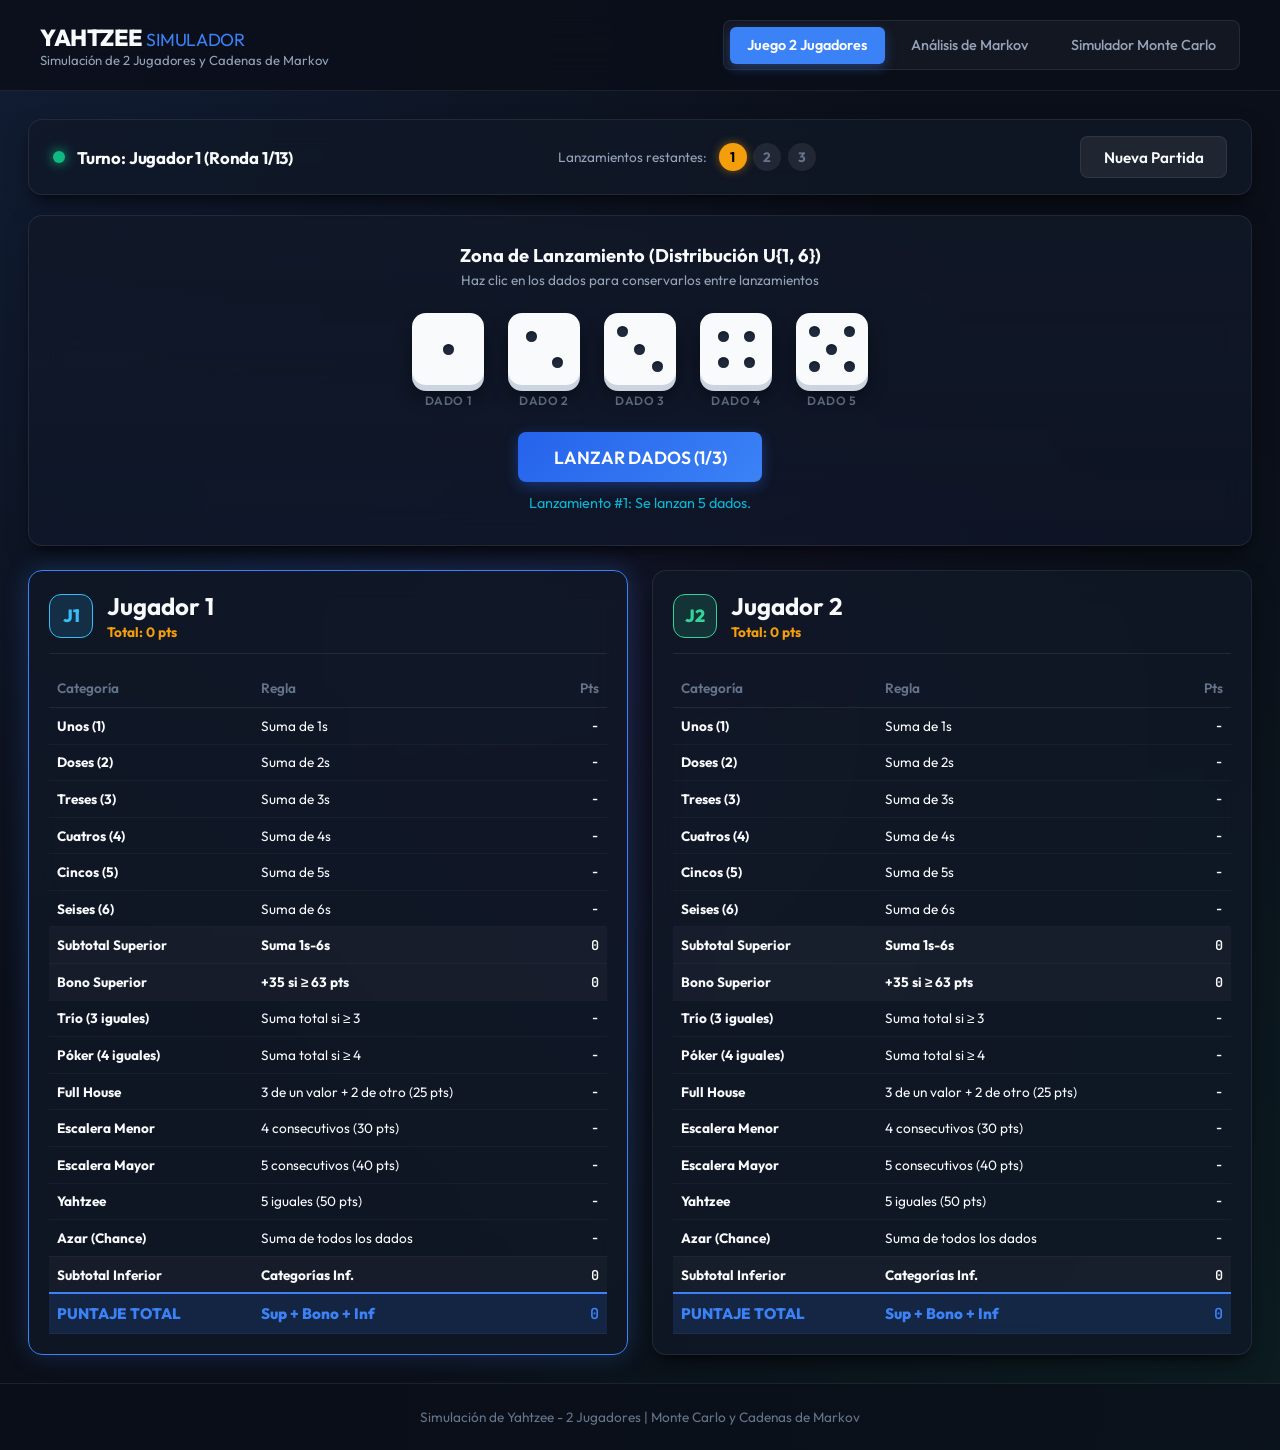
==== web/index.html @ 4d607be9 "Entrega Actividad 2 - Simulacion Yahtzee Markov y Montecarlo" ====
<!DOCTYPE html>
<html lang="es">
<head>
  <meta charset="UTF-8">
  <meta name="viewport" content="width=device-width, initial-scale=1.0">
  <title>Simulador de Yahtzee - 2 Jugadores</title>
  <link rel="preconnect" href="https://fonts.googleapis.com">
  <link rel="preconnect" href="https://fonts.gstatic.com" crossorigin>
  <link href="https://fonts.googleapis.com/css2?family=Outfit:wght@400;600;700&family=JetBrains+Mono:wght@400;600&display=swap" rel="stylesheet">
  <link rel="stylesheet" href="style.css">
</head>
<body>
  <header class="app-header">
    <div class="logo-group">
      <div>
        <h1>YAHTZEE <span>SIMULADOR</span></h1>
        <p class="subtitle">Simulación de 2 Jugadores y Cadenas de Markov</p>
      </div>
    </div>
    <div class="header-actions">
      <button id="btn-tab-game" class="nav-tab active">Juego 2 Jugadores</button>
      <button id="btn-tab-markov" class="nav-tab">Análisis de Markov</button>
      <button id="btn-tab-mc" class="nav-tab">Simulador Monte Carlo</button>
    </div>
  </header>

  <main class="main-container">
    <!-- TAB 1: JUEGO -->
    <section id="section-game" class="tab-content active">
      <div class="game-status-bar glass-panel">
        <div class="current-turn-badge" id="current-turn-indicator">
          <span class="pulse-dot"></span>
          <span id="turn-text">Turno: Jugador 1 (Ronda 1/13)</span>
        </div>
        <div class="roll-tracker">
          <span class="roll-label">Lanzamientos restantes:</span>
          <div class="roll-pills">
            <span class="pill" id="pill-1">1</span>
            <span class="pill" id="pill-2">2</span>
            <span class="pill" id="pill-3">3</span>
          </div>
        </div>
        <div class="game-controls">
          <button id="btn-new-game" class="btn btn-secondary">Nueva Partida</button>
        </div>
      </div>

      <div class="dice-arena glass-panel">
        <div class="arena-header">
          <h3>Zona de Lanzamiento (Distribución U{1, 6})</h3>
          <p class="arena-hint">Haz clic en los dados para conservarlos entre lanzamientos</p>
        </div>

        <div class="dice-container" id="dice-container">
          <div class="dice-slot" data-index="0">
            <div class="die face-1" id="die-0">
              <span class="pip"></span>
            </div>
            <span class="die-label">Dado 1</span>
          </div>
          <div class="dice-slot" data-index="1">
            <div class="die face-2" id="die-1">
              <span class="pip"></span><span class="pip"></span>
            </div>
            <span class="die-label">Dado 2</span>
          </div>
          <div class="dice-slot" data-index="2">
            <div class="die face-3" id="die-2">
              <span class="pip"></span><span class="pip"></span><span class="pip"></span>
            </div>
            <span class="die-label">Dado 3</span>
          </div>
          <div class="dice-slot" data-index="3">
            <div class="die face-4" id="die-3">
              <span class="pip"></span><span class="pip"></span><span class="pip"></span><span class="pip"></span>
            </div>
            <span class="die-label">Dado 4</span>
          </div>
          <div class="dice-slot" data-index="4">
            <div class="die face-5" id="die-4">
              <span class="pip"></span><span class="pip"></span><span class="pip"></span><span class="pip"></span><span class="pip"></span>
            </div>
            <span class="die-label">Dado 5</span>
          </div>
        </div>

        <div class="arena-footer">
          <button id="btn-roll" class="btn btn-primary pulse-btn">LANZAR DADOS</button>
          <div id="roll-message" class="roll-message">Presiona 'Lanzar Dados' para iniciar el turno</div>
        </div>
      </div>

      <div class="scorecards-grid">
        <div class="scorecard-card glass-panel" id="card-p1">
          <div class="player-header p1-header">
            <div class="player-avatar">J1</div>
            <div>
              <h2 id="p1-name">Jugador 1</h2>
              <span class="score-badge" id="p1-total-badge">Total: 0 pts</span>
            </div>
          </div>
          <div class="scorecard-table-wrapper">
            <table class="scorecard-table" id="table-p1">
              <thead>
                <tr>
                  <th>Categoría</th>
                  <th>Regla</th>
                  <th>Pts</th>
                </tr>
              </thead>
              <tbody></tbody>
            </table>
          </div>
        </div>

        <div class="scorecard-card glass-panel" id="card-p2">
          <div class="player-header p2-header">
            <div class="player-avatar">J2</div>
            <div>
              <h2 id="p2-name">Jugador 2</h2>
              <span class="score-badge" id="p2-total-badge">Total: 0 pts</span>
            </div>
          </div>
          <div class="scorecard-table-wrapper">
            <table class="scorecard-table" id="table-p2">
              <thead>
                <tr>
                  <th>Categoría</th>
                  <th>Regla</th>
                  <th>Pts</th>
                </tr>
              </thead>
              <tbody></tbody>
            </table>
          </div>
        </div>
      </div>
    </section>

    <!-- TAB 2: MARKOV -->
    <section id="section-markov" class="tab-content">
      <div class="glass-panel markov-container">
        <h2>Justificación Teórica: Cadenas de Markov (DTMC)</h2>
        <p class="section-intro">
          El proceso de relanzar dados buscando una combinación específica como Yahtzee
          cumple la propiedad de Markov: la distribución de probabilidad en el tiro siguiente
          depende únicamente del estado actual (dados retenidos), y no de los lanzamientos previos.
        </p>

        <div class="markov-cards-grid">
          <div class="markov-card">
            <h3>Espacio de Estados S</h3>
            <ul class="state-list">
              <li><span class="state-chip s1">E1</span> <strong>1 dado:</strong> Todos diferentes (se relanzan 4 dados).</li>
              <li><span class="state-chip s2">E2</span> <strong>2 dados:</strong> Pareja (se relanzan 3 dados).</li>
              <li><span class="state-chip s3">E3</span> <strong>3 dados:</strong> Trío (se relanzan 2 dados).</li>
              <li><span class="state-chip s4">E4</span> <strong>4 dados:</strong> Póker (se relanza 1 dado).</li>
              <li><span class="state-chip s5">E5</span> <strong>5 dados:</strong> Yahtzee (Estado absorbente).</li>
            </ul>
          </div>

          <div class="markov-card">
            <h3>Probabilidad por Lanzamiento</h3>
            <div class="prob-step-bars">
              <div class="prob-step">
                <span class="step-label">Tiro 1:</span>
                <div class="progress-track"><div class="progress-fill" style="width: 1.5%;"></div></div>
                <span class="step-val">0.077%</span>
              </div>
              <div class="prob-step">
                <span class="step-label">Tiro 2:</span>
                <div class="progress-track"><div class="progress-fill" style="width: 26%;"></div></div>
                <span class="step-val">1.312%</span>
              </div>
              <div class="prob-step">
                <span class="step-label">Tiro 3:</span>
                <div class="progress-track"><div class="progress-fill" style="width: 95%;"></div></div>
                <span class="step-val">4.726%</span>
              </div>
            </div>
            <p class="prob-note">La retención selectiva incrementa la probabilidad de éxito en cada etapa.</p>
          </div>
        </div>

        <div class="matrix-table-wrapper">
          <h3>Matriz de Transición P</h3>
          <table class="matrix-table">
            <thead>
              <tr>
                <th>Estado Actual \ Siguiente</th>
                <th>E1</th>
                <th>E2</th>
                <th>E3</th>
                <th>E4</th>
                <th>E5</th>
              </tr>
            </thead>
            <tbody>
              <tr><td><strong>E1</strong></td><td>0.2222</td><td>0.4630</td><td>0.2315</td><td>0.0772</td><td class="target-cell">0.0062</td></tr>
              <tr><td><strong>E2</strong></td><td>0.0000</td><td>0.5787</td><td>0.3472</td><td>0.0694</td><td class="target-cell">0.0046</td></tr>
              <tr><td><strong>E3</strong></td><td>0.0000</td><td>0.0000</td><td>0.6944</td><td>0.2778</td><td class="target-cell">0.0278</td></tr>
              <tr><td><strong>E4</strong></td><td>0.0000</td><td>0.0000</td><td>0.0000</td><td>0.8333</td><td class="target-cell">0.1667</td></tr>
              <tr class="absorb-row"><td><strong>E5</strong></td><td>0.0000</td><td>0.0000</td><td>0.0000</td><td>0.0000</td><td class="absorb-cell">1.0000</td></tr>
            </tbody>
          </table>
        </div>
      </div>
    </section>

    <!-- TAB 3: MONTE CARLO -->
    <section id="section-mc" class="tab-content">
      <div class="glass-panel mc-container">
        <h2>Simulador Monte Carlo</h2>
        <p class="section-intro">Simulación de partidas simultáneas para observar la convergencia estadística de los puntajes y victorias.</p>

        <div class="mc-dashboard">
          <div class="mc-config-panel">
            <label for="mc-runs-input">Número de partidas:</label>
            <div class="input-action-row">
              <select id="mc-runs-input" class="select-input">
                <option value="500">500 partidas</option>
                <option value="2000" selected>2,000 partidas</option>
                <option value="5000">5,000 partidas</option>
              </select>
              <button id="btn-run-sim" class="btn btn-primary">Ejecutar Simulación</button>
            </div>
            <div id="sim-progress-bar" class="sim-progress-wrapper" style="display: none;">
              <div class="sim-progress-track"><div id="sim-progress-fill" class="sim-progress-fill"></div></div>
              <span id="sim-progress-text">Simulando...</span>
            </div>
          </div>

          <div class="mc-results-grid">
            <div class="metric-card">
              <span class="metric-title">Puntaje Medio J1</span>
              <span class="metric-value" id="res-mean-j1">--</span>
              <span class="metric-desc">Desv. Est: <strong id="res-std-j1">--</strong></span>
            </div>
            <div class="metric-card">
              <span class="metric-title">Puntaje Medio J2</span>
              <span class="metric-value" id="res-mean-j2">--</span>
              <span class="metric-desc">Desv. Est: <strong id="res-std-j2">--</strong></span>
            </div>
            <div class="metric-card">
              <span class="metric-title">Tasa de Victorias</span>
              <span class="metric-value" id="res-winrates">-- / --</span>
              <span class="metric-desc">J1 vs J2</span>
            </div>
            <div class="metric-card">
              <span class="metric-title">Tasa de Éxito Yahtzee</span>
              <span class="metric-value" id="res-yahtzee-rate">--</span>
              <span class="metric-desc">Frecuencia por partida</span>
            </div>
          </div>
        </div>
      </div>
    </section>
  </main>

  <!-- Modal -->
  <div id="game-over-modal" class="modal-backdrop" style="display: none;">
    <div class="modal-dialog glass-panel">
      <h2 id="modal-winner-title">Fin de la Partida</h2>
      <p id="modal-winner-desc">Resultado final</p>
      <div class="modal-scores">
        <div class="modal-score-box">
          <span class="player-lbl" id="modal-p1-label">Jugador 1</span>
          <span class="score-lbl" id="modal-p1-score">0</span>
        </div>
        <div class="vs-divider">VS</div>
        <div class="modal-score-box">
          <span class="player-lbl" id="modal-p2-label">Jugador 2</span>
          <span class="score-lbl" id="modal-p2-score">0</span>
        </div>
      </div>
      <button id="btn-modal-restart" class="btn btn-primary">Nueva Partida</button>
    </div>
  </div>

  <footer class="app-footer">
    <p>Simulación de Yahtzee - 2 Jugadores | Monte Carlo y Cadenas de Markov</p>
  </footer>

  <script src="app.js"></script>
</body>
</html>
---- web/style.css ----
:root {
  --bg-deep: #0b0f19;
  --bg-surface: #111827;
  --panel-bg: rgba(17, 24, 39, 0.75);
  --panel-border: rgba(255, 255, 255, 0.08);
  --panel-glow: rgba(59, 130, 246, 0.15);

  --primary: #3b82f6;
  --primary-hover: #2563eb;
  --accent-cyan: #06b6d4;
  --accent-emerald: #10b981;
  --accent-amber: #f59e0b;
  --accent-purple: #8b5cf6;
  --accent-rose: #f43f5e;

  --p1-color: #38bdf8;
  --p1-bg: rgba(56, 189, 248, 0.15);
  --p2-color: #34d399;
  --p2-bg: rgba(52, 211, 153, 0.15);

  --text-main: #f8fafc;
  --text-muted: #94a3b8;
  --text-sub: #64748b;

  --radius-sm: 8px;
  --radius-md: 14px;
  --radius-lg: 20px;
  --shadow-main: 0 10px 25px -5px rgba(0, 0, 0, 0.5), 0 8px 10px -6px rgba(0, 0, 0, 0.5);
  --shadow-glow: 0 0 20px rgba(59, 130, 246, 0.3);

  --transition-fast: 0.18s cubic-bezier(0.4, 0, 0.2, 1);
  --transition-smooth: 0.3s cubic-bezier(0.4, 0, 0.2, 1);
}

* {
  margin: 0;
  padding: 0;
  box-sizing: border-box;
}

body {
  font-family: 'Outfit', -apple-system, BlinkMacSystemFont, sans-serif;
  background-color: var(--bg-deep);
  background-image: 
    radial-gradient(at 0% 0%, rgba(59, 130, 246, 0.12) 0px, transparent 50%),
    radial-gradient(at 100% 100%, rgba(16, 185, 129, 0.08) 0px, transparent 50%),
    radial-gradient(at 50% 50%, rgba(139, 92, 246, 0.06) 0px, transparent 60%);
  color: var(--text-main);
  min-height: 100vh;
  display: flex;
  flex-direction: column;
  overflow-x: hidden;
}

/* Glassmorphism Panel */
.glass-panel {
  background: var(--panel-bg);
  backdrop-filter: blur(16px);
  -webkit-backdrop-filter: blur(16px);
  border: 1px solid var(--panel-border);
  border-radius: var(--radius-md);
  box-shadow: var(--shadow-main);
}

/* Header */
.app-header {
  display: flex;
  justify-content: space-between;
  align-items: center;
  padding: 1.25rem 2.5rem;
  background: rgba(11, 15, 25, 0.85);
  backdrop-filter: blur(20px);
  border-bottom: 1px solid var(--panel-border);
  position: sticky;
  top: 0;
  z-index: 50;
}

.logo-group {
  display: flex;
  align-items: center;
  gap: 1rem;
}

.dice-icon {
  font-size: 2.2rem;
  background: linear-gradient(135deg, #3b82f6, #8b5cf6);
  -webkit-background-clip: text;
  background-clip: text;
  filter: drop-shadow(0 0 10px rgba(59, 130, 246, 0.5));
}

.app-header h1 {
  font-size: 1.45rem;
  font-weight: 800;
  letter-spacing: -0.02em;
}

.app-header h1 span {
  color: var(--primary);
  font-weight: 400;
  font-size: 1.1rem;
}

.subtitle {
  font-size: 0.82rem;
  color: var(--text-muted);
}

.header-actions {
  display: flex;
  gap: 0.5rem;
  background: rgba(255, 255, 255, 0.04);
  padding: 0.35rem;
  border-radius: var(--radius-sm);
  border: 1px solid var(--panel-border);
}

.nav-tab {
  background: transparent;
  color: var(--text-muted);
  border: none;
  padding: 0.6rem 1.1rem;
  font-family: inherit;
  font-weight: 500;
  font-size: 0.9rem;
  border-radius: 6px;
  cursor: pointer;
  transition: var(--transition-fast);
}

.nav-tab:hover {
  color: var(--text-main);
  background: rgba(255, 255, 255, 0.05);
}

.nav-tab.active {
  background: var(--primary);
  color: #fff;
  font-weight: 600;
  box-shadow: 0 4px 12px rgba(59, 130, 246, 0.35);
}

/* Main Layout */
.main-container {
  max-width: 1300px;
  width: 100%;
  margin: 0 auto;
  padding: 1.75rem;
  flex: 1;
}

.tab-content {
  display: none;
}

.tab-content.active {
  display: block;
  animation: fadeIn 0.3s ease-out;
}

@keyframes fadeIn {
  from { opacity: 0; transform: translateY(6px); }
  to { opacity: 1; transform: translateY(0); }
}

/* Status Bar */
.game-status-bar {
  display: flex;
  justify-content: space-between;
  align-items: center;
  padding: 1rem 1.5rem;
  margin-bottom: 1.25rem;
}

.current-turn-badge {
  display: flex;
  align-items: center;
  gap: 0.75rem;
  font-size: 1.05rem;
  font-weight: 700;
  letter-spacing: -0.01em;
}

.pulse-dot {
  width: 12px;
  height: 12px;
  background: var(--accent-emerald);
  border-radius: 50%;
  box-shadow: 0 0 12px var(--accent-emerald);
  animation: pulseAnimation 1.8s infinite;
}

@keyframes pulseAnimation {
  0% { transform: scale(0.9); opacity: 0.8; }
  50% { transform: scale(1.3); opacity: 1; }
  100% { transform: scale(0.9); opacity: 0.8; }
}

.roll-tracker {
  display: flex;
  align-items: center;
  gap: 0.75rem;
}

.roll-label {
  font-size: 0.85rem;
  color: var(--text-muted);
}

.roll-pills {
  display: flex;
  gap: 0.4rem;
}

.pill {
  width: 28px;
  height: 28px;
  display: flex;
  align-items: center;
  justify-content: center;
  border-radius: 50%;
  font-size: 0.85rem;
  font-weight: 700;
  background: rgba(255, 255, 255, 0.08);
  color: var(--text-sub);
  transition: var(--transition-fast);
}

.pill.active {
  background: var(--accent-amber);
  color: #000;
  box-shadow: 0 0 10px rgba(245, 158, 11, 0.5);
}

.pill.used {
  background: rgba(255, 255, 255, 0.02);
  color: #334155;
  text-decoration: line-through;
}

/* Buttons */
.btn {
  font-family: inherit;
  font-size: 0.95rem;
  font-weight: 600;
  padding: 0.65rem 1.4rem;
  border-radius: var(--radius-sm);
  border: none;
  cursor: pointer;
  display: inline-flex;
  align-items: center;
  justify-content: center;
  gap: 0.5rem;
  transition: var(--transition-fast);
}

.btn-primary {
  background: linear-gradient(135deg, #2563eb, #3b82f6);
  color: #fff;
  box-shadow: 0 4px 14px rgba(37, 99, 235, 0.4);
}

.btn-primary:hover {
  background: linear-gradient(135deg, #1d4ed8, #2563eb);
  box-shadow: 0 6px 20px rgba(37, 99, 235, 0.5);
  transform: translateY(-1px);
}

.btn-secondary {
  background: rgba(255, 255, 255, 0.07);
  color: var(--text-main);
  border: 1px solid var(--panel-border);
}

.btn-secondary:hover {
  background: rgba(255, 255, 255, 0.12);
}

/* Dice Arena */
.dice-arena {
  padding: 1.75rem;
  margin-bottom: 1.5rem;
  text-align: center;
  position: relative;
  background: linear-gradient(180deg, rgba(17, 24, 39, 0.85) 0%, rgba(15, 23, 42, 0.7) 100%);
}

.arena-header h3 {
  font-size: 1.15rem;
  font-weight: 700;
  margin-bottom: 0.25rem;
}

.arena-hint {
  font-size: 0.85rem;
  color: var(--text-muted);
  margin-bottom: 1.5rem;
}

.dice-container {
  display: flex;
  justify-content: center;
  gap: 1.5rem;
  flex-wrap: wrap;
  margin-bottom: 1.5rem;
}

.dice-slot {
  display: flex;
  flex-direction: column;
  align-items: center;
  gap: 0.5rem;
  cursor: pointer;
  user-select: none;
}

.die-label {
  font-size: 0.75rem;
  font-weight: 600;
  color: var(--text-sub);
  text-transform: uppercase;
  letter-spacing: 0.05em;
  transition: var(--transition-fast);
}

/* Die Visual 2D/3D Style */
.die {
  width: 72px;
  height: 72px;
  background: #f8fafc;
  border-radius: 14px;
  box-shadow: 
    0 6px 0 #cbd5e1,
    0 12px 18px rgba(0, 0, 0, 0.4);
  display: grid;
  padding: 10px;
  transition: transform 0.2s cubic-bezier(0.175, 0.885, 0.32, 1.275), box-shadow 0.2s ease;
  position: relative;
}

.die:hover {
  transform: translateY(-4px);
  box-shadow: 
    0 10px 0 #cbd5e1,
    0 16px 24px rgba(0, 0, 0, 0.45);
}

.dice-slot.held .die {
  background: #fef08a;
  border: 2px solid #eab308;
  box-shadow: 
    0 4px 0 #ca8a04,
    0 0 20px rgba(234, 179, 8, 0.45);
  transform: translateY(-2px);
}

.dice-slot.held .die-label {
  color: #facc15;
}

.pip {
  display: block;
  width: 11px;
  height: 11px;
  background-color: #1e293b;
  border-radius: 50%;
  box-shadow: inset 0 2px 2px rgba(0, 0, 0, 0.3);
  align-self: center;
  justify-self: center;
}

.dice-slot.held .pip {
  background-color: #713f12;
}

/* Pips Alignment per Face */
.die.face-1 { display: flex; align-items: center; justify-content: center; }

.die.face-2 {
  display: grid;
  grid-template-columns: 1fr 1fr;
  grid-template-rows: 1fr 1fr;
}
.die.face-2 .pip:nth-child(2) { grid-column: 2; grid-row: 2; }

.die.face-3 {
  display: grid;
  grid-template-columns: 1fr 1fr 1fr;
  grid-template-rows: 1fr 1fr 1fr;
}
.die.face-3 .pip:nth-child(1) { grid-column: 1; grid-row: 1; }
.die.face-3 .pip:nth-child(2) { grid-column: 2; grid-row: 2; }
.die.face-3 .pip:nth-child(3) { grid-column: 3; grid-row: 3; }

.die.face-4 {
  display: grid;
  grid-template-columns: 1fr 1fr;
  grid-template-rows: 1fr 1fr;
}

.die.face-5 {
  display: grid;
  grid-template-columns: 1fr 1fr 1fr;
  grid-template-rows: 1fr 1fr 1fr;
}
.die.face-5 .pip:nth-child(1) { grid-column: 1; grid-row: 1; }
.die.face-5 .pip:nth-child(2) { grid-column: 3; grid-row: 1; }
.die.face-5 .pip:nth-child(3) { grid-column: 2; grid-row: 2; }
.die.face-5 .pip:nth-child(4) { grid-column: 1; grid-row: 3; }
.die.face-5 .pip:nth-child(5) { grid-column: 3; grid-row: 3; }

.die.face-6 {
  display: grid;
  grid-template-columns: 1fr 1fr;
  grid-template-rows: 1fr 1fr 1fr;
}

/* Rolling Animation */
.rolling {
  animation: rollShake 0.45s ease-in-out;
}

@keyframes rollShake {
  0% { transform: rotate(0deg) scale(1); }
  25% { transform: rotate(-18deg) scale(0.9); }
  50% { transform: rotate(18deg) scale(1.08); }
  75% { transform: rotate(-8deg) scale(0.95); }
  100% { transform: rotate(0deg) scale(1); }
}

.arena-footer {
  display: flex;
  flex-direction: column;
  align-items: center;
  gap: 0.75rem;
}

.pulse-btn {
  padding: 0.85rem 2.2rem;
  font-size: 1.1rem;
}

.roll-message {
  font-size: 0.9rem;
  color: var(--accent-cyan);
  min-height: 1.4rem;
}

/* Scorecards Side-by-Side */
.scorecards-grid {
  display: grid;
  grid-template-columns: 1fr 1fr;
  gap: 1.5rem;
}

.scorecard-card {
  padding: 1.25rem;
  transition: border-color var(--transition-fast), box-shadow var(--transition-fast);
}

.scorecard-card.active-player {
  border-color: var(--primary);
  box-shadow: 0 0 25px rgba(59, 130, 246, 0.25);
}

.player-header {
  display: flex;
  align-items: center;
  gap: 0.85rem;
  margin-bottom: 1rem;
  padding-bottom: 0.75rem;
  border-bottom: 1px solid var(--panel-border);
}

.player-avatar {
  width: 44px;
  height: 44px;
  border-radius: 12px;
  display: flex;
  align-items: center;
  justify-content: center;
  font-weight: 800;
  font-size: 1.1rem;
}

.p1-header .player-avatar {
  background: var(--p1-bg);
  color: var(--p1-color);
  border: 1px solid var(--p1-color);
}

.p2-header .player-avatar {
  background: var(--p2-bg);
  color: var(--p2-color);
  border: 1px solid var(--p2-color);
}

.score-badge {
  font-size: 0.85rem;
  font-weight: 700;
  color: var(--accent-amber);
}

/* Scorecard Table */
.scorecard-table-wrapper {
  overflow-x: auto;
}

.scorecard-table {
  width: 100%;
  border-collapse: collapse;
  font-size: 0.85rem;
}

.scorecard-table th {
  text-align: left;
  padding: 0.6rem 0.5rem;
  color: var(--text-sub);
  font-weight: 600;
  border-bottom: 1px solid var(--panel-border);
}

.scorecard-table th:last-child {
  text-align: right;
}

.scorecard-table td {
  padding: 0.55rem 0.5rem;
  border-bottom: 1px solid rgba(255, 255, 255, 0.04);
}

.scorecard-table td:last-child {
  text-align: right;
  font-family: 'JetBrains Mono', monospace;
  font-weight: 600;
}

.scorecard-table tr.clickable:hover {
  background: rgba(255, 255, 255, 0.05);
  cursor: pointer;
}

.scorecard-table tr.highlight-pick {
  background: rgba(59, 130, 246, 0.2);
}

.scorecard-table tr.section-summary-row {
  background: rgba(255, 255, 255, 0.03);
  font-weight: 700;
}

.scorecard-table tr.total-row {
  background: rgba(59, 130, 246, 0.15);
  font-weight: 800;
  font-size: 0.95rem;
}

.scorecard-table tr.total-row td {
  color: var(--primary);
  border-top: 2px solid var(--primary);
}

.score-preview {
  color: var(--accent-emerald);
  font-style: italic;
}

.score-filled {
  color: var(--text-main);
}

/* TAB 2: MARKOV STYLES */
.markov-container {
  padding: 2rem;
}

.markov-container h2 {
  font-size: 1.45rem;
  font-weight: 800;
  margin-bottom: 0.75rem;
}

.section-intro {
  color: var(--text-muted);
  line-height: 1.6;
  margin-bottom: 1.75rem;
  max-width: 900px;
}

.markov-cards-grid {
  display: grid;
  grid-template-columns: 1fr 1fr;
  gap: 1.5rem;
  margin-bottom: 2rem;
}

.markov-card {
  background: rgba(255, 255, 255, 0.03);
  border: 1px solid var(--panel-border);
  border-radius: var(--radius-sm);
  padding: 1.5rem;
}

.markov-card h3 {
  font-size: 1.1rem;
  margin-bottom: 1rem;
  color: var(--accent-cyan);
}

.state-list {
  list-style: none;
  display: flex;
  flex-direction: column;
  gap: 0.75rem;
  font-size: 0.9rem;
}

.state-chip {
  display: inline-block;
  padding: 0.2rem 0.6rem;
  border-radius: 4px;
  font-family: 'JetBrains Mono', monospace;
  font-weight: 700;
  font-size: 0.8rem;
  margin-right: 0.4rem;
}

.s1 { background: #334155; color: #94a3b8; }
.s2 { background: #1e3a8a; color: #60a5fa; }
.s3 { background: #065f46; color: #34d399; }
.s4 { background: #78350f; color: #fbbf24; }
.s5 { background: #831843; color: #f472b6; }

.prob-step-bars {
  display: flex;
  flex-direction: column;
  gap: 0.9rem;
  margin-bottom: 1.25rem;
}

.prob-step {
  display: grid;
  grid-template-columns: 110px 1fr 120px;
  align-items: center;
  gap: 0.75rem;
  font-size: 0.85rem;
}

.progress-track {
  height: 10px;
  background: rgba(255, 255, 255, 0.08);
  border-radius: 6px;
  overflow: hidden;
}

.progress-fill {
  height: 100%;
  background: linear-gradient(90deg, #3b82f6, #10b981);
  border-radius: 6px;
  transition: width 0.6s ease;
}

.step-val {
  font-family: 'JetBrains Mono', monospace;
  font-weight: 700;
  text-align: right;
}

.prob-note {
  font-size: 0.85rem;
  color: var(--accent-emerald);
  font-weight: 500;
}

.matrix-table-wrapper {
  margin-top: 1.5rem;
}

.matrix-table-wrapper h3 {
  font-size: 1.1rem;
  margin-bottom: 0.85rem;
  color: var(--accent-amber);
}

.matrix-table {
  width: 100%;
  border-collapse: collapse;
  text-align: center;
  font-family: 'JetBrains Mono', monospace;
  font-size: 0.88rem;
}

.matrix-table th, .matrix-table td {
  padding: 0.75rem;
  border: 1px solid var(--panel-border);
}

.matrix-table th {
  background: rgba(255, 255, 255, 0.06);
  font-weight: 600;
}

.target-cell {
  background: rgba(245, 158, 11, 0.15);
  font-weight: 700;
  color: var(--accent-amber);
}

.absorb-row {
  background: rgba(16, 185, 129, 0.1);
}

.absorb-cell {
  background: rgba(16, 185, 129, 0.3);
  font-weight: 800;
  color: #34d399;
}

/* TAB 3: MONTE CARLO DASHBOARD */
.mc-container {
  padding: 2rem;
}

.mc-container h2 {
  font-size: 1.45rem;
  font-weight: 800;
  margin-bottom: 0.75rem;
}

.mc-config-panel {
  background: rgba(255, 255, 255, 0.03);
  border: 1px solid var(--panel-border);
  padding: 1.25rem;
  border-radius: var(--radius-sm);
  margin-bottom: 2rem;
}

.input-action-row {
  display: flex;
  gap: 1rem;
  margin-top: 0.5rem;
  align-items: center;
}

.select-input {
  background: #1e293b;
  color: var(--text-main);
  border: 1px solid var(--panel-border);
  padding: 0.65rem 1rem;
  font-family: inherit;
  font-size: 0.95rem;
  border-radius: var(--radius-sm);
  outline: none;
}

.sim-progress-wrapper {
  margin-top: 1rem;
}

.sim-progress-track {
  height: 8px;
  background: rgba(255, 255, 255, 0.1);
  border-radius: 4px;
  overflow: hidden;
  margin-bottom: 0.4rem;
}

.sim-progress-fill {
  width: 0%;
  height: 100%;
  background: var(--accent-cyan);
  transition: width 0.1s linear;
}

#sim-progress-text {
  font-size: 0.8rem;
  color: var(--text-muted);
}

.mc-results-grid {
  display: grid;
  grid-template-columns: repeat(auto-fit, minmax(220px, 1fr));
  gap: 1.25rem;
}

.metric-card {
  background: rgba(255, 255, 255, 0.03);
  border: 1px solid var(--panel-border);
  border-radius: var(--radius-sm);
  padding: 1.5rem;
  display: flex;
  flex-direction: column;
  gap: 0.4rem;
}

.metric-title {
  font-size: 0.85rem;
  color: var(--text-muted);
  font-weight: 500;
}

.metric-value {
  font-size: 2rem;
  font-weight: 800;
  font-family: 'JetBrains Mono', monospace;
  color: var(--primary);
}

.metric-desc {
  font-size: 0.8rem;
  color: var(--text-sub);
}

/* Modal */
.modal-backdrop {
  position: fixed;
  inset: 0;
  background: rgba(0, 0, 0, 0.75);
  backdrop-filter: blur(8px);
  display: flex;
  align-items: center;
  justify-content: center;
  z-index: 100;
  animation: fadeIn 0.2s ease;
}

.modal-dialog {
  width: 90%;
  max-width: 480px;
  padding: 2.5rem;
  text-align: center;
}

.trophy-emoji {
  font-size: 3.5rem;
  margin-bottom: 0.75rem;
}

.modal-scores {
  display: flex;
  justify-content: center;
  align-items: center;
  gap: 1.5rem;
  margin: 1.75rem 0;
}

.modal-score-box {
  background: rgba(255, 255, 255, 0.05);
  border: 1px solid var(--panel-border);
  border-radius: var(--radius-sm);
  padding: 1rem 1.5rem;
  display: flex;
  flex-direction: column;
  gap: 0.25rem;
}

.player-lbl {
  font-size: 0.85rem;
  color: var(--text-muted);
}

.score-lbl {
  font-size: 2rem;
  font-weight: 800;
  font-family: 'JetBrains Mono', monospace;
  color: var(--accent-amber);
}

.vs-divider {
  font-weight: 800;
  color: var(--text-sub);
}

/* Footer */
.app-footer {
  text-align: center;
  padding: 1.5rem;
  font-size: 0.85rem;
  color: var(--text-sub);
  border-top: 1px solid var(--panel-border);
  background: rgba(11, 15, 25, 0.7);
}

/* Responsive */
@media (max-width: 900px) {
  .scorecards-grid {
    grid-template-columns: 1fr;
  }
  .markov-cards-grid {
    grid-template-columns: 1fr;
  }
  .app-header {
    flex-direction: column;
    gap: 1rem;
    padding: 1rem;
  }
}
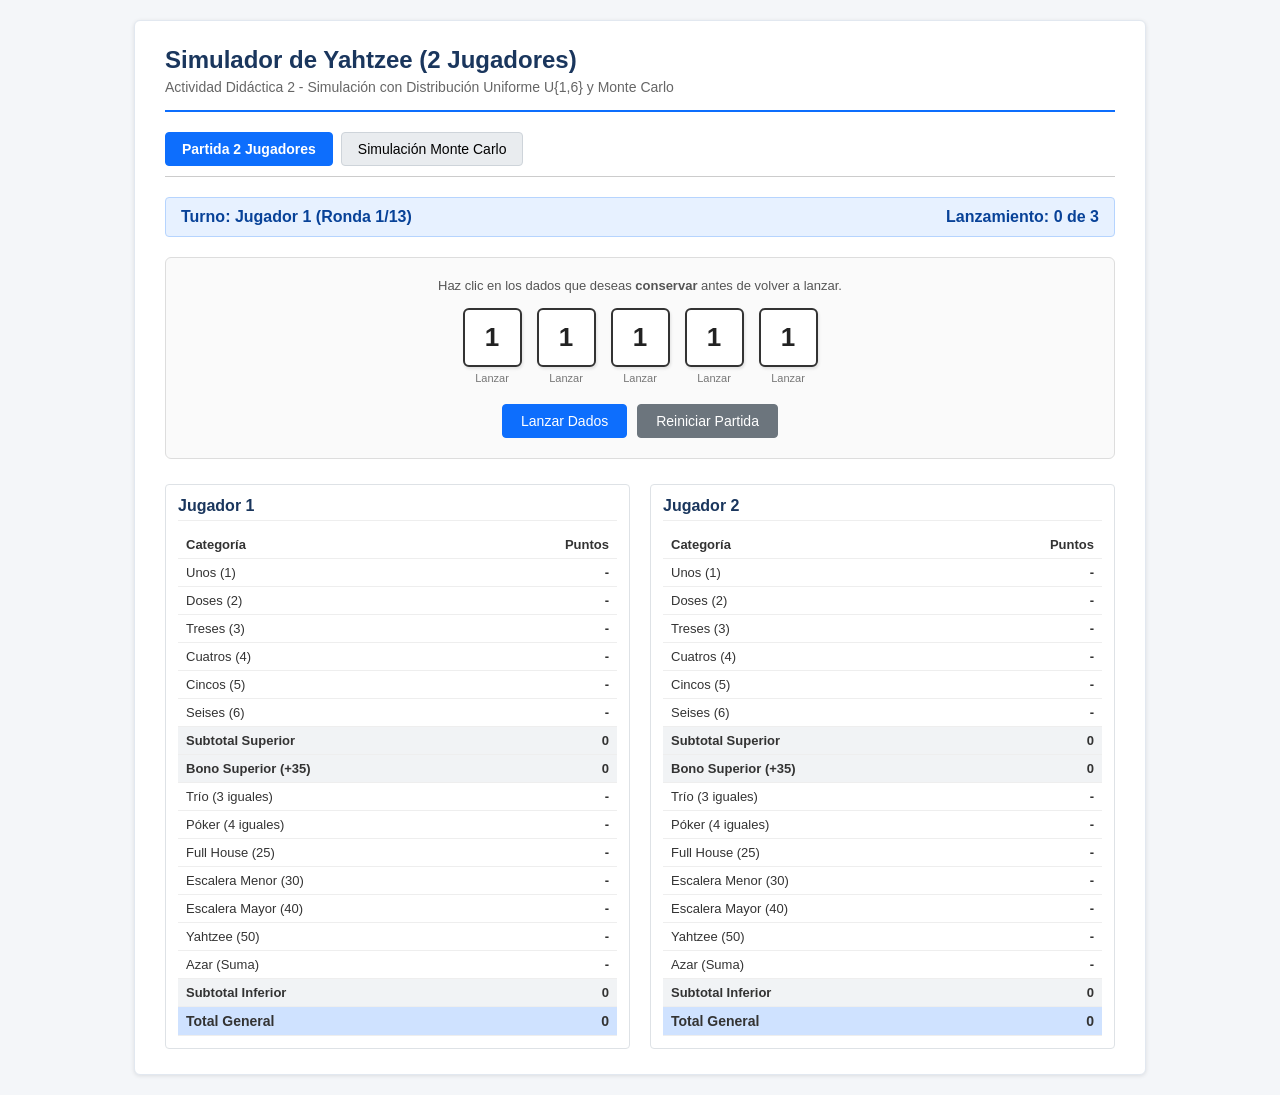
==== commit 713a80a8: "Simplificar diseno de la interfaz web a formato academico basico" ====
--- a/web/index.html
+++ b/web/index.html
@@ -3,283 +3,148 @@
 <head>
   <meta charset="UTF-8">
   <meta name="viewport" content="width=device-width, initial-scale=1.0">
-  <title>Simulador de Yahtzee - 2 Jugadores</title>
-  <link rel="preconnect" href="https://fonts.googleapis.com">
-  <link rel="preconnect" href="https://fonts.gstatic.com" crossorigin>
-  <link href="https://fonts.googleapis.com/css2?family=Outfit:wght@400;600;700&family=JetBrains+Mono:wght@400;600&display=swap" rel="stylesheet">
+  <title>Simulador Yahtzee - 2 Jugadores</title>
   <link rel="stylesheet" href="style.css">
 </head>
 <body>
-  <header class="app-header">
-    <div class="logo-group">
-      <div>
-        <h1>YAHTZEE <span>SIMULADOR</span></h1>
-        <p class="subtitle">Simulación de 2 Jugadores y Cadenas de Markov</p>
+  <div class="container">
+    <header>
+      <h1>Simulador de Yahtzee (2 Jugadores)</h1>
+      <p class="desc">Actividad Didáctica 2 - Simulación con Distribución Uniforme U{1,6} y Monte Carlo</p>
+    </header>
+
+    <div class="nav-tabs">
+      <button id="btn-tab-game" class="tab-btn active">Partida 2 Jugadores</button>
+      <button id="btn-tab-mc" class="tab-btn">Simulación Monte Carlo</button>
+    </div>
+
+    <!-- SECCIÓN JUEGO 2 JUGADORES -->
+    <div id="section-game" class="tab-panel active">
+      <div class="turn-banner">
+        <span id="turn-text">Turno: Jugador 1 (Ronda 1/13)</span>
+        <span id="roll-count">Lanzamiento: 0 de 3</span>
       </div>
-    </div>
-    <div class="header-actions">
-      <button id="btn-tab-game" class="nav-tab active">Juego 2 Jugadores</button>
-      <button id="btn-tab-markov" class="nav-tab">Análisis de Markov</button>
-      <button id="btn-tab-mc" class="nav-tab">Simulador Monte Carlo</button>
-    </div>
-  </header>
 
-  <main class="main-container">
-    <!-- TAB 1: JUEGO -->
-    <section id="section-game" class="tab-content active">
-      <div class="game-status-bar glass-panel">
-        <div class="current-turn-badge" id="current-turn-indicator">
-          <span class="pulse-dot"></span>
-          <span id="turn-text">Turno: Jugador 1 (Ronda 1/13)</span>
-        </div>
-        <div class="roll-tracker">
-          <span class="roll-label">Lanzamientos restantes:</span>
-          <div class="roll-pills">
-            <span class="pill" id="pill-1">1</span>
-            <span class="pill" id="pill-2">2</span>
-            <span class="pill" id="pill-3">3</span>
+      <div class="dice-box">
+        <p class="instruction">Haz clic en los dados que deseas <strong>conservar</strong> antes de volver a lanzar.</p>
+        <div class="dice-row">
+          <div class="die-card" data-index="0">
+            <div class="die-face" id="die-0">1</div>
+            <span class="die-status" id="status-0">Lanzar</span>
+          </div>
+          <div class="die-card" data-index="1">
+            <div class="die-face" id="die-1">1</div>
+            <span class="die-status" id="status-1">Lanzar</span>
+          </div>
+          <div class="die-card" data-index="2">
+            <div class="die-face" id="die-2">1</div>
+            <span class="die-status" id="status-2">Lanzar</span>
+          </div>
+          <div class="die-card" data-index="3">
+            <div class="die-face" id="die-3">1</div>
+            <span class="die-status" id="status-3">Lanzar</span>
+          </div>
+          <div class="die-card" data-index="4">
+            <div class="die-face" id="die-4">1</div>
+            <span class="die-status" id="status-4">Lanzar</span>
           </div>
         </div>
-        <div class="game-controls">
-          <button id="btn-new-game" class="btn btn-secondary">Nueva Partida</button>
+
+        <div class="actions">
+          <button id="btn-roll" class="btn btn-primary">Lanzar Dados</button>
+          <button id="btn-restart" class="btn btn-secondary">Reiniciar Partida</button>
         </div>
       </div>
 
-      <div class="dice-arena glass-panel">
-        <div class="arena-header">
-          <h3>Zona de Lanzamiento (Distribución U{1, 6})</h3>
-          <p class="arena-hint">Haz clic en los dados para conservarlos entre lanzamientos</p>
+      <!-- TABLA DE PUNTUACIONES LADO A LADO -->
+      <div class="scorecards">
+        <div class="player-panel">
+          <h3>Jugador 1</h3>
+          <table class="score-table" id="table-p1">
+            <thead>
+              <tr>
+                <th>Categoría</th>
+                <th>Puntos</th>
+              </tr>
+            </thead>
+            <tbody></tbody>
+          </table>
         </div>
 
-        <div class="dice-container" id="dice-container">
-          <div class="dice-slot" data-index="0">
-            <div class="die face-1" id="die-0">
-              <span class="pip"></span>
-            </div>
-            <span class="die-label">Dado 1</span>
-          </div>
-          <div class="dice-slot" data-index="1">
-            <div class="die face-2" id="die-1">
-              <span class="pip"></span><span class="pip"></span>
-            </div>
-            <span class="die-label">Dado 2</span>
-          </div>
-          <div class="dice-slot" data-index="2">
-            <div class="die face-3" id="die-2">
-              <span class="pip"></span><span class="pip"></span><span class="pip"></span>
-            </div>
-            <span class="die-label">Dado 3</span>
-          </div>
-          <div class="dice-slot" data-index="3">
-            <div class="die face-4" id="die-3">
-              <span class="pip"></span><span class="pip"></span><span class="pip"></span><span class="pip"></span>
-            </div>
-            <span class="die-label">Dado 4</span>
-          </div>
-          <div class="dice-slot" data-index="4">
-            <div class="die face-5" id="die-4">
-              <span class="pip"></span><span class="pip"></span><span class="pip"></span><span class="pip"></span><span class="pip"></span>
-            </div>
-            <span class="die-label">Dado 5</span>
-          </div>
-        </div>
-
-        <div class="arena-footer">
-          <button id="btn-roll" class="btn btn-primary pulse-btn">LANZAR DADOS</button>
-          <div id="roll-message" class="roll-message">Presiona 'Lanzar Dados' para iniciar el turno</div>
-        </div>
-      </div>
-
-      <div class="scorecards-grid">
-        <div class="scorecard-card glass-panel" id="card-p1">
-          <div class="player-header p1-header">
-            <div class="player-avatar">J1</div>
-            <div>
-              <h2 id="p1-name">Jugador 1</h2>
-              <span class="score-badge" id="p1-total-badge">Total: 0 pts</span>
-            </div>
-          </div>
-          <div class="scorecard-table-wrapper">
-            <table class="scorecard-table" id="table-p1">
-              <thead>
-                <tr>
-                  <th>Categoría</th>
-                  <th>Regla</th>
-                  <th>Pts</th>
-                </tr>
-              </thead>
-              <tbody></tbody>
-            </table>
-          </div>
-        </div>
-
-        <div class="scorecard-card glass-panel" id="card-p2">
-          <div class="player-header p2-header">
-            <div class="player-avatar">J2</div>
-            <div>
-              <h2 id="p2-name">Jugador 2</h2>
-              <span class="score-badge" id="p2-total-badge">Total: 0 pts</span>
-            </div>
-          </div>
-          <div class="scorecard-table-wrapper">
-            <table class="scorecard-table" id="table-p2">
-              <thead>
-                <tr>
-                  <th>Categoría</th>
-                  <th>Regla</th>
-                  <th>Pts</th>
-                </tr>
-              </thead>
-              <tbody></tbody>
-            </table>
-          </div>
-        </div>
-      </div>
-    </section>
-
-    <!-- TAB 2: MARKOV -->
-    <section id="section-markov" class="tab-content">
-      <div class="glass-panel markov-container">
-        <h2>Justificación Teórica: Cadenas de Markov (DTMC)</h2>
-        <p class="section-intro">
-          El proceso de relanzar dados buscando una combinación específica como Yahtzee
-          cumple la propiedad de Markov: la distribución de probabilidad en el tiro siguiente
-          depende únicamente del estado actual (dados retenidos), y no de los lanzamientos previos.
-        </p>
-
-        <div class="markov-cards-grid">
-          <div class="markov-card">
-            <h3>Espacio de Estados S</h3>
-            <ul class="state-list">
-              <li><span class="state-chip s1">E1</span> <strong>1 dado:</strong> Todos diferentes (se relanzan 4 dados).</li>
-              <li><span class="state-chip s2">E2</span> <strong>2 dados:</strong> Pareja (se relanzan 3 dados).</li>
-              <li><span class="state-chip s3">E3</span> <strong>3 dados:</strong> Trío (se relanzan 2 dados).</li>
-              <li><span class="state-chip s4">E4</span> <strong>4 dados:</strong> Póker (se relanza 1 dado).</li>
-              <li><span class="state-chip s5">E5</span> <strong>5 dados:</strong> Yahtzee (Estado absorbente).</li>
-            </ul>
-          </div>
-
-          <div class="markov-card">
-            <h3>Probabilidad por Lanzamiento</h3>
-            <div class="prob-step-bars">
-              <div class="prob-step">
-                <span class="step-label">Tiro 1:</span>
-                <div class="progress-track"><div class="progress-fill" style="width: 1.5%;"></div></div>
-                <span class="step-val">0.077%</span>
-              </div>
-              <div class="prob-step">
-                <span class="step-label">Tiro 2:</span>
-                <div class="progress-track"><div class="progress-fill" style="width: 26%;"></div></div>
-                <span class="step-val">1.312%</span>
-              </div>
-              <div class="prob-step">
-                <span class="step-label">Tiro 3:</span>
-                <div class="progress-track"><div class="progress-fill" style="width: 95%;"></div></div>
-                <span class="step-val">4.726%</span>
-              </div>
-            </div>
-            <p class="prob-note">La retención selectiva incrementa la probabilidad de éxito en cada etapa.</p>
-          </div>
-        </div>
-
-        <div class="matrix-table-wrapper">
-          <h3>Matriz de Transición P</h3>
-          <table class="matrix-table">
+        <div class="player-panel">
+          <h3>Jugador 2</h3>
+          <table class="score-table" id="table-p2">
             <thead>
               <tr>
-                <th>Estado Actual \ Siguiente</th>
-                <th>E1</th>
-                <th>E2</th>
-                <th>E3</th>
-                <th>E4</th>
-                <th>E5</th>
+                <th>Categoría</th>
+                <th>Puntos</th>
               </tr>
             </thead>
-            <tbody>
-              <tr><td><strong>E1</strong></td><td>0.2222</td><td>0.4630</td><td>0.2315</td><td>0.0772</td><td class="target-cell">0.0062</td></tr>
-              <tr><td><strong>E2</strong></td><td>0.0000</td><td>0.5787</td><td>0.3472</td><td>0.0694</td><td class="target-cell">0.0046</td></tr>
-              <tr><td><strong>E3</strong></td><td>0.0000</td><td>0.0000</td><td>0.6944</td><td>0.2778</td><td class="target-cell">0.0278</td></tr>
-              <tr><td><strong>E4</strong></td><td>0.0000</td><td>0.0000</td><td>0.0000</td><td>0.8333</td><td class="target-cell">0.1667</td></tr>
-              <tr class="absorb-row"><td><strong>E5</strong></td><td>0.0000</td><td>0.0000</td><td>0.0000</td><td>0.0000</td><td class="absorb-cell">1.0000</td></tr>
-            </tbody>
+            <tbody></tbody>
           </table>
         </div>
       </div>
-    </section>
+    </div>
 
-    <!-- TAB 3: MONTE CARLO -->
-    <section id="section-mc" class="tab-content">
-      <div class="glass-panel mc-container">
-        <h2>Simulador Monte Carlo</h2>
-        <p class="section-intro">Simulación de partidas simultáneas para observar la convergencia estadística de los puntajes y victorias.</p>
+    <!-- SECCIÓN MONTE CARLO -->
+    <div id="section-mc" class="tab-panel">
+      <div class="mc-panel">
+        <h3>Simulación Monte Carlo Masiva</h3>
+        <p>Ejecuta miles de partidas entre dos jugadores y compara los resultados empíricos con los valores teóricos.</p>
 
-        <div class="mc-dashboard">
-          <div class="mc-config-panel">
-            <label for="mc-runs-input">Número de partidas:</label>
-            <div class="input-action-row">
-              <select id="mc-runs-input" class="select-input">
-                <option value="500">500 partidas</option>
-                <option value="2000" selected>2,000 partidas</option>
-                <option value="5000">5,000 partidas</option>
-              </select>
-              <button id="btn-run-sim" class="btn btn-primary">Ejecutar Simulación</button>
-            </div>
-            <div id="sim-progress-bar" class="sim-progress-wrapper" style="display: none;">
-              <div class="sim-progress-track"><div id="sim-progress-fill" class="sim-progress-fill"></div></div>
-              <span id="sim-progress-text">Simulando...</span>
-            </div>
-          </div>
+        <div class="mc-controls">
+          <label for="mc-runs">Cantidad de partidas:</label>
+          <select id="mc-runs">
+            <option value="1000">1,000 partidas</option>
+            <option value="5000">5,000 partidas</option>
+            <option value="10000" selected>10,000 partidas</option>
+          </select>
+          <button id="btn-run-sim" class="btn btn-primary">Iniciar Simulación</button>
+        </div>
 
-          <div class="mc-results-grid">
-            <div class="metric-card">
-              <span class="metric-title">Puntaje Medio J1</span>
-              <span class="metric-value" id="res-mean-j1">--</span>
-              <span class="metric-desc">Desv. Est: <strong id="res-std-j1">--</strong></span>
-            </div>
-            <div class="metric-card">
-              <span class="metric-title">Puntaje Medio J2</span>
-              <span class="metric-value" id="res-mean-j2">--</span>
-              <span class="metric-desc">Desv. Est: <strong id="res-std-j2">--</strong></span>
-            </div>
-            <div class="metric-card">
-              <span class="metric-title">Tasa de Victorias</span>
-              <span class="metric-value" id="res-winrates">-- / --</span>
-              <span class="metric-desc">J1 vs J2</span>
-            </div>
-            <div class="metric-card">
-              <span class="metric-title">Tasa de Éxito Yahtzee</span>
-              <span class="metric-value" id="res-yahtzee-rate">--</span>
-              <span class="metric-desc">Frecuencia por partida</span>
-            </div>
-          </div>
+        <div id="mc-loading" style="display: none; margin: 15px 0;">
+          Simulando... por favor espera.
         </div>
+
+        <table class="results-table" id="mc-table-results">
+          <thead>
+            <tr>
+              <th>Métrica</th>
+              <th>Jugador 1</th>
+              <th>Jugador 2</th>
+              <th>Referencia Teórica</th>
+            </tr>
+          </thead>
+          <tbody>
+            <tr>
+              <td>Puntaje Promedio</td>
+              <td id="res-m1">-</td>
+              <td id="res-m2">-</td>
+              <td>~168 pts</td>
+            </tr>
+            <tr>
+              <td>Desviación Estándar</td>
+              <td id="res-sd1">-</td>
+              <td id="res-sd2">-</td>
+              <td>~58 pts</td>
+            </tr>
+            <tr>
+              <td>Tasa de Victorias</td>
+              <td id="res-w1">-</td>
+              <td id="res-w2">-</td>
+              <td>50% (Paridad)</td>
+            </tr>
+            <tr>
+              <td>Tasa de Éxito de Yahtzee</td>
+              <td id="res-y1">-</td>
+              <td id="res-y2">-</td>
+              <td>~31.9% en partida</td>
+            </tr>
+          </tbody>
+        </table>
       </div>
-    </section>
-  </main>
-
-  <!-- Modal -->
-  <div id="game-over-modal" class="modal-backdrop" style="display: none;">
-    <div class="modal-dialog glass-panel">
-      <h2 id="modal-winner-title">Fin de la Partida</h2>
-      <p id="modal-winner-desc">Resultado final</p>
-      <div class="modal-scores">
-        <div class="modal-score-box">
-          <span class="player-lbl" id="modal-p1-label">Jugador 1</span>
-          <span class="score-lbl" id="modal-p1-score">0</span>
-        </div>
-        <div class="vs-divider">VS</div>
-        <div class="modal-score-box">
-          <span class="player-lbl" id="modal-p2-label">Jugador 2</span>
-          <span class="score-lbl" id="modal-p2-score">0</span>
-        </div>
-      </div>
-      <button id="btn-modal-restart" class="btn btn-primary">Nueva Partida</button>
     </div>
   </div>
-
-  <footer class="app-footer">
-    <p>Simulación de Yahtzee - 2 Jugadores | Monte Carlo y Cadenas de Markov</p>
-  </footer>
 
   <script src="app.js"></script>
 </body>
--- a/web/style.css
+++ b/web/style.css
@@ -1,898 +1,283 @@
-:root {
-  --bg-deep: #0b0f19;
-  --bg-surface: #111827;
-  --panel-bg: rgba(17, 24, 39, 0.75);
-  --panel-border: rgba(255, 255, 255, 0.08);
-  --panel-glow: rgba(59, 130, 246, 0.15);
-
-  --primary: #3b82f6;
-  --primary-hover: #2563eb;
-  --accent-cyan: #06b6d4;
-  --accent-emerald: #10b981;
-  --accent-amber: #f59e0b;
-  --accent-purple: #8b5cf6;
-  --accent-rose: #f43f5e;
-
-  --p1-color: #38bdf8;
-  --p1-bg: rgba(56, 189, 248, 0.15);
-  --p2-color: #34d399;
-  --p2-bg: rgba(52, 211, 153, 0.15);
-
-  --text-main: #f8fafc;
-  --text-muted: #94a3b8;
-  --text-sub: #64748b;
-
-  --radius-sm: 8px;
-  --radius-md: 14px;
-  --radius-lg: 20px;
-  --shadow-main: 0 10px 25px -5px rgba(0, 0, 0, 0.5), 0 8px 10px -6px rgba(0, 0, 0, 0.5);
-  --shadow-glow: 0 0 20px rgba(59, 130, 246, 0.3);
-
-  --transition-fast: 0.18s cubic-bezier(0.4, 0, 0.2, 1);
-  --transition-smooth: 0.3s cubic-bezier(0.4, 0, 0.2, 1);
-}
-
-* {
+body {
+  font-family: Arial, sans-serif;
+  background-color: #f4f6f9;
+  color: #333;
   margin: 0;
-  padding: 0;
-  box-sizing: border-box;
-}
-
-body {
-  font-family: 'Outfit', -apple-system, BlinkMacSystemFont, sans-serif;
-  background-color: var(--bg-deep);
-  background-image: 
-    radial-gradient(at 0% 0%, rgba(59, 130, 246, 0.12) 0px, transparent 50%),
-    radial-gradient(at 100% 100%, rgba(16, 185, 129, 0.08) 0px, transparent 50%),
-    radial-gradient(at 50% 50%, rgba(139, 92, 246, 0.06) 0px, transparent 60%);
-  color: var(--text-main);
-  min-height: 100vh;
+  padding: 20px;
+}
+
+.container {
+  max-width: 950px;
+  margin: 0 auto;
+  background: #ffffff;
+  padding: 25px 30px;
+  border-radius: 6px;
+  box-shadow: 0 1px 4px rgba(0, 0, 0, 0.1);
+  border: 1px solid #e2e8f0;
+}
+
+header {
+  border-bottom: 2px solid #0d6efd;
+  padding-bottom: 15px;
+  margin-bottom: 20px;
+}
+
+h1 {
+  font-size: 24px;
+  margin: 0 0 5px 0;
+  color: #1a365d;
+}
+
+.desc {
+  margin: 0;
+  color: #666;
+  font-size: 14px;
+}
+
+.nav-tabs {
+  display: flex;
+  gap: 8px;
+  margin-bottom: 20px;
+  border-bottom: 1px solid #ccc;
+  padding-bottom: 10px;
+}
+
+.tab-btn {
+  background: #e9ecef;
+  border: 1px solid #ced4da;
+  padding: 8px 16px;
+  font-size: 14px;
+  cursor: pointer;
+  border-radius: 4px;
+}
+
+.tab-btn.active {
+  background: #0d6efd;
+  color: #fff;
+  border-color: #0d6efd;
+  font-weight: bold;
+}
+
+.tab-panel {
+  display: none;
+}
+
+.tab-panel.active {
+  display: block;
+}
+
+.turn-banner {
+  display: flex;
+  justify-content: space-between;
+  background: #e7f1ff;
+  border: 1px solid #b6d4fe;
+  padding: 10px 15px;
+  border-radius: 4px;
+  font-weight: bold;
+  color: #084298;
+  margin-bottom: 20px;
+}
+
+.dice-box {
+  background: #fafafa;
+  border: 1px solid #ddd;
+  border-radius: 6px;
+  padding: 20px;
+  text-align: center;
+  margin-bottom: 25px;
+}
+
+.instruction {
+  font-size: 13px;
+  color: #555;
+  margin-top: 0;
+  margin-bottom: 15px;
+}
+
+.dice-row {
+  display: flex;
+  justify-content: center;
+  gap: 15px;
+  margin-bottom: 20px;
+}
+
+.die-card {
   display: flex;
   flex-direction: column;
-  overflow-x: hidden;
-}
-
-/* Glassmorphism Panel */
-.glass-panel {
-  background: var(--panel-bg);
-  backdrop-filter: blur(16px);
-  -webkit-backdrop-filter: blur(16px);
-  border: 1px solid var(--panel-border);
-  border-radius: var(--radius-md);
-  box-shadow: var(--shadow-main);
-}
-
-/* Header */
-.app-header {
-  display: flex;
-  justify-content: space-between;
   align-items: center;
-  padding: 1.25rem 2.5rem;
-  background: rgba(11, 15, 25, 0.85);
-  backdrop-filter: blur(20px);
-  border-bottom: 1px solid var(--panel-border);
-  position: sticky;
-  top: 0;
-  z-index: 50;
-}
-
-.logo-group {
-  display: flex;
-  align-items: center;
-  gap: 1rem;
-}
-
-.dice-icon {
-  font-size: 2.2rem;
-  background: linear-gradient(135deg, #3b82f6, #8b5cf6);
-  -webkit-background-clip: text;
-  background-clip: text;
-  filter: drop-shadow(0 0 10px rgba(59, 130, 246, 0.5));
-}
-
-.app-header h1 {
-  font-size: 1.45rem;
-  font-weight: 800;
-  letter-spacing: -0.02em;
-}
-
-.app-header h1 span {
-  color: var(--primary);
-  font-weight: 400;
-  font-size: 1.1rem;
-}
-
-.subtitle {
-  font-size: 0.82rem;
-  color: var(--text-muted);
-}
-
-.header-actions {
-  display: flex;
-  gap: 0.5rem;
-  background: rgba(255, 255, 255, 0.04);
-  padding: 0.35rem;
-  border-radius: var(--radius-sm);
-  border: 1px solid var(--panel-border);
-}
-
-.nav-tab {
-  background: transparent;
-  color: var(--text-muted);
-  border: none;
-  padding: 0.6rem 1.1rem;
-  font-family: inherit;
-  font-weight: 500;
-  font-size: 0.9rem;
+  cursor: pointer;
+}
+
+.die-face {
+  width: 55px;
+  height: 55px;
+  border: 2px solid #333;
   border-radius: 6px;
-  cursor: pointer;
-  transition: var(--transition-fast);
-}
-
-.nav-tab:hover {
-  color: var(--text-main);
-  background: rgba(255, 255, 255, 0.05);
-}
-
-.nav-tab.active {
-  background: var(--primary);
-  color: #fff;
-  font-weight: 600;
-  box-shadow: 0 4px 12px rgba(59, 130, 246, 0.35);
-}
-
-/* Main Layout */
-.main-container {
-  max-width: 1300px;
-  width: 100%;
-  margin: 0 auto;
-  padding: 1.75rem;
-  flex: 1;
-}
-
-.tab-content {
-  display: none;
-}
-
-.tab-content.active {
-  display: block;
-  animation: fadeIn 0.3s ease-out;
-}
-
-@keyframes fadeIn {
-  from { opacity: 0; transform: translateY(6px); }
-  to { opacity: 1; transform: translateY(0); }
-}
-
-/* Status Bar */
-.game-status-bar {
-  display: flex;
-  justify-content: space-between;
-  align-items: center;
-  padding: 1rem 1.5rem;
-  margin-bottom: 1.25rem;
-}
-
-.current-turn-badge {
-  display: flex;
-  align-items: center;
-  gap: 0.75rem;
-  font-size: 1.05rem;
-  font-weight: 700;
-  letter-spacing: -0.01em;
-}
-
-.pulse-dot {
-  width: 12px;
-  height: 12px;
-  background: var(--accent-emerald);
-  border-radius: 50%;
-  box-shadow: 0 0 12px var(--accent-emerald);
-  animation: pulseAnimation 1.8s infinite;
-}
-
-@keyframes pulseAnimation {
-  0% { transform: scale(0.9); opacity: 0.8; }
-  50% { transform: scale(1.3); opacity: 1; }
-  100% { transform: scale(0.9); opacity: 0.8; }
-}
-
-.roll-tracker {
-  display: flex;
-  align-items: center;
-  gap: 0.75rem;
-}
-
-.roll-label {
-  font-size: 0.85rem;
-  color: var(--text-muted);
-}
-
-.roll-pills {
-  display: flex;
-  gap: 0.4rem;
-}
-
-.pill {
-  width: 28px;
-  height: 28px;
+  background: #ffffff;
   display: flex;
   align-items: center;
   justify-content: center;
-  border-radius: 50%;
-  font-size: 0.85rem;
-  font-weight: 700;
-  background: rgba(255, 255, 255, 0.08);
-  color: var(--text-sub);
-  transition: var(--transition-fast);
-}
-
-.pill.active {
-  background: var(--accent-amber);
-  color: #000;
-  box-shadow: 0 0 10px rgba(245, 158, 11, 0.5);
-}
-
-.pill.used {
-  background: rgba(255, 255, 255, 0.02);
-  color: #334155;
-  text-decoration: line-through;
-}
-
-/* Buttons */
+  font-size: 26px;
+  font-weight: bold;
+  color: #222;
+  box-shadow: 1px 2px 3px rgba(0,0,0,0.1);
+}
+
+.die-card.held .die-face {
+  background: #fff3cd;
+  border-color: #ffc107;
+  color: #856404;
+}
+
+.die-status {
+  font-size: 11px;
+  margin-top: 5px;
+  color: #777;
+}
+
+.die-card.held .die-status {
+  color: #856404;
+  font-weight: bold;
+}
+
+.actions {
+  display: flex;
+  justify-content: center;
+  gap: 10px;
+}
+
 .btn {
-  font-family: inherit;
-  font-size: 0.95rem;
-  font-weight: 600;
-  padding: 0.65rem 1.4rem;
-  border-radius: var(--radius-sm);
-  border: none;
-  cursor: pointer;
-  display: inline-flex;
-  align-items: center;
-  justify-content: center;
-  gap: 0.5rem;
-  transition: var(--transition-fast);
+  padding: 8px 18px;
+  font-size: 14px;
+  border-radius: 4px;
+  cursor: pointer;
+  border: 1px solid transparent;
 }
 
 .btn-primary {
-  background: linear-gradient(135deg, #2563eb, #3b82f6);
+  background: #0d6efd;
   color: #fff;
-  box-shadow: 0 4px 14px rgba(37, 99, 235, 0.4);
+  border-color: #0d6efd;
 }
 
 .btn-primary:hover {
-  background: linear-gradient(135deg, #1d4ed8, #2563eb);
-  box-shadow: 0 6px 20px rgba(37, 99, 235, 0.5);
-  transform: translateY(-1px);
+  background: #0b5ed7;
 }
 
 .btn-secondary {
-  background: rgba(255, 255, 255, 0.07);
-  color: var(--text-main);
-  border: 1px solid var(--panel-border);
+  background: #6c757d;
+  color: #fff;
+  border-color: #6c757d;
 }
 
 .btn-secondary:hover {
-  background: rgba(255, 255, 255, 0.12);
-}
-
-/* Dice Arena */
-.dice-arena {
-  padding: 1.75rem;
-  margin-bottom: 1.5rem;
-  text-align: center;
-  position: relative;
-  background: linear-gradient(180deg, rgba(17, 24, 39, 0.85) 0%, rgba(15, 23, 42, 0.7) 100%);
-}
-
-.arena-header h3 {
-  font-size: 1.15rem;
-  font-weight: 700;
-  margin-bottom: 0.25rem;
-}
-
-.arena-hint {
-  font-size: 0.85rem;
-  color: var(--text-muted);
-  margin-bottom: 1.5rem;
-}
-
-.dice-container {
-  display: flex;
-  justify-content: center;
-  gap: 1.5rem;
-  flex-wrap: wrap;
-  margin-bottom: 1.5rem;
-}
-
-.dice-slot {
-  display: flex;
-  flex-direction: column;
-  align-items: center;
-  gap: 0.5rem;
-  cursor: pointer;
-  user-select: none;
-}
-
-.die-label {
-  font-size: 0.75rem;
-  font-weight: 600;
-  color: var(--text-sub);
-  text-transform: uppercase;
-  letter-spacing: 0.05em;
-  transition: var(--transition-fast);
-}
-
-/* Die Visual 2D/3D Style */
-.die {
-  width: 72px;
-  height: 72px;
-  background: #f8fafc;
-  border-radius: 14px;
-  box-shadow: 
-    0 6px 0 #cbd5e1,
-    0 12px 18px rgba(0, 0, 0, 0.4);
-  display: grid;
-  padding: 10px;
-  transition: transform 0.2s cubic-bezier(0.175, 0.885, 0.32, 1.275), box-shadow 0.2s ease;
-  position: relative;
-}
-
-.die:hover {
-  transform: translateY(-4px);
-  box-shadow: 
-    0 10px 0 #cbd5e1,
-    0 16px 24px rgba(0, 0, 0, 0.45);
-}
-
-.dice-slot.held .die {
-  background: #fef08a;
-  border: 2px solid #eab308;
-  box-shadow: 
-    0 4px 0 #ca8a04,
-    0 0 20px rgba(234, 179, 8, 0.45);
-  transform: translateY(-2px);
-}
-
-.dice-slot.held .die-label {
-  color: #facc15;
-}
-
-.pip {
-  display: block;
-  width: 11px;
-  height: 11px;
-  background-color: #1e293b;
-  border-radius: 50%;
-  box-shadow: inset 0 2px 2px rgba(0, 0, 0, 0.3);
-  align-self: center;
-  justify-self: center;
-}
-
-.dice-slot.held .pip {
-  background-color: #713f12;
-}
-
-/* Pips Alignment per Face */
-.die.face-1 { display: flex; align-items: center; justify-content: center; }
-
-.die.face-2 {
+  background: #5c636a;
+}
+
+.btn:disabled {
+  opacity: 0.6;
+  cursor: not-allowed;
+}
+
+.scorecards {
   display: grid;
   grid-template-columns: 1fr 1fr;
-  grid-template-rows: 1fr 1fr;
-}
-.die.face-2 .pip:nth-child(2) { grid-column: 2; grid-row: 2; }
-
-.die.face-3 {
-  display: grid;
-  grid-template-columns: 1fr 1fr 1fr;
-  grid-template-rows: 1fr 1fr 1fr;
-}
-.die.face-3 .pip:nth-child(1) { grid-column: 1; grid-row: 1; }
-.die.face-3 .pip:nth-child(2) { grid-column: 2; grid-row: 2; }
-.die.face-3 .pip:nth-child(3) { grid-column: 3; grid-row: 3; }
-
-.die.face-4 {
-  display: grid;
-  grid-template-columns: 1fr 1fr;
-  grid-template-rows: 1fr 1fr;
-}
-
-.die.face-5 {
-  display: grid;
-  grid-template-columns: 1fr 1fr 1fr;
-  grid-template-rows: 1fr 1fr 1fr;
-}
-.die.face-5 .pip:nth-child(1) { grid-column: 1; grid-row: 1; }
-.die.face-5 .pip:nth-child(2) { grid-column: 3; grid-row: 1; }
-.die.face-5 .pip:nth-child(3) { grid-column: 2; grid-row: 2; }
-.die.face-5 .pip:nth-child(4) { grid-column: 1; grid-row: 3; }
-.die.face-5 .pip:nth-child(5) { grid-column: 3; grid-row: 3; }
-
-.die.face-6 {
-  display: grid;
-  grid-template-columns: 1fr 1fr;
-  grid-template-rows: 1fr 1fr 1fr;
-}
-
-/* Rolling Animation */
-.rolling {
-  animation: rollShake 0.45s ease-in-out;
-}
-
-@keyframes rollShake {
-  0% { transform: rotate(0deg) scale(1); }
-  25% { transform: rotate(-18deg) scale(0.9); }
-  50% { transform: rotate(18deg) scale(1.08); }
-  75% { transform: rotate(-8deg) scale(0.95); }
-  100% { transform: rotate(0deg) scale(1); }
-}
-
-.arena-footer {
-  display: flex;
-  flex-direction: column;
-  align-items: center;
-  gap: 0.75rem;
-}
-
-.pulse-btn {
-  padding: 0.85rem 2.2rem;
-  font-size: 1.1rem;
-}
-
-.roll-message {
-  font-size: 0.9rem;
-  color: var(--accent-cyan);
-  min-height: 1.4rem;
-}
-
-/* Scorecards Side-by-Side */
-.scorecards-grid {
-  display: grid;
-  grid-template-columns: 1fr 1fr;
-  gap: 1.5rem;
-}
-
-.scorecard-card {
-  padding: 1.25rem;
-  transition: border-color var(--transition-fast), box-shadow var(--transition-fast);
-}
-
-.scorecard-card.active-player {
-  border-color: var(--primary);
-  box-shadow: 0 0 25px rgba(59, 130, 246, 0.25);
-}
-
-.player-header {
-  display: flex;
-  align-items: center;
-  gap: 0.85rem;
-  margin-bottom: 1rem;
-  padding-bottom: 0.75rem;
-  border-bottom: 1px solid var(--panel-border);
-}
-
-.player-avatar {
-  width: 44px;
-  height: 44px;
-  border-radius: 12px;
-  display: flex;
-  align-items: center;
-  justify-content: center;
-  font-weight: 800;
-  font-size: 1.1rem;
-}
-
-.p1-header .player-avatar {
-  background: var(--p1-bg);
-  color: var(--p1-color);
-  border: 1px solid var(--p1-color);
-}
-
-.p2-header .player-avatar {
-  background: var(--p2-bg);
-  color: var(--p2-color);
-  border: 1px solid var(--p2-color);
-}
-
-.score-badge {
-  font-size: 0.85rem;
-  font-weight: 700;
-  color: var(--accent-amber);
-}
-
-/* Scorecard Table */
-.scorecard-table-wrapper {
-  overflow-x: auto;
-}
-
-.scorecard-table {
+  gap: 20px;
+}
+
+.player-panel {
+  border: 1px solid #dee2e6;
+  border-radius: 4px;
+  padding: 12px;
+  background: #fff;
+}
+
+.player-panel h3 {
+  margin: 0 0 10px 0;
+  font-size: 16px;
+  color: #1a365d;
+  border-bottom: 1px solid #eee;
+  padding-bottom: 5px;
+}
+
+.score-table {
   width: 100%;
   border-collapse: collapse;
-  font-size: 0.85rem;
-}
-
-.scorecard-table th {
+  font-size: 13px;
+}
+
+.score-table th, .score-table td {
+  padding: 6px 8px;
+  border-bottom: 1px solid #eee;
   text-align: left;
-  padding: 0.6rem 0.5rem;
-  color: var(--text-sub);
-  font-weight: 600;
-  border-bottom: 1px solid var(--panel-border);
-}
-
-.scorecard-table th:last-child {
+}
+
+.score-table th:last-child, .score-table td:last-child {
   text-align: right;
-}
-
-.scorecard-table td {
-  padding: 0.55rem 0.5rem;
-  border-bottom: 1px solid rgba(255, 255, 255, 0.04);
-}
-
-.scorecard-table td:last-child {
-  text-align: right;
-  font-family: 'JetBrains Mono', monospace;
-  font-weight: 600;
-}
-
-.scorecard-table tr.clickable:hover {
-  background: rgba(255, 255, 255, 0.05);
-  cursor: pointer;
-}
-
-.scorecard-table tr.highlight-pick {
-  background: rgba(59, 130, 246, 0.2);
-}
-
-.scorecard-table tr.section-summary-row {
-  background: rgba(255, 255, 255, 0.03);
-  font-weight: 700;
-}
-
-.scorecard-table tr.total-row {
-  background: rgba(59, 130, 246, 0.15);
-  font-weight: 800;
-  font-size: 0.95rem;
-}
-
-.scorecard-table tr.total-row td {
-  color: var(--primary);
-  border-top: 2px solid var(--primary);
-}
-
-.score-preview {
-  color: var(--accent-emerald);
-  font-style: italic;
-}
-
-.score-filled {
-  color: var(--text-main);
-}
-
-/* TAB 2: MARKOV STYLES */
-.markov-container {
-  padding: 2rem;
-}
-
-.markov-container h2 {
-  font-size: 1.45rem;
-  font-weight: 800;
-  margin-bottom: 0.75rem;
-}
-
-.section-intro {
-  color: var(--text-muted);
-  line-height: 1.6;
-  margin-bottom: 1.75rem;
-  max-width: 900px;
-}
-
-.markov-cards-grid {
-  display: grid;
-  grid-template-columns: 1fr 1fr;
-  gap: 1.5rem;
-  margin-bottom: 2rem;
-}
-
-.markov-card {
-  background: rgba(255, 255, 255, 0.03);
-  border: 1px solid var(--panel-border);
-  border-radius: var(--radius-sm);
-  padding: 1.5rem;
-}
-
-.markov-card h3 {
-  font-size: 1.1rem;
-  margin-bottom: 1rem;
-  color: var(--accent-cyan);
-}
-
-.state-list {
-  list-style: none;
-  display: flex;
-  flex-direction: column;
-  gap: 0.75rem;
-  font-size: 0.9rem;
-}
-
-.state-chip {
-  display: inline-block;
-  padding: 0.2rem 0.6rem;
-  border-radius: 4px;
-  font-family: 'JetBrains Mono', monospace;
-  font-weight: 700;
-  font-size: 0.8rem;
-  margin-right: 0.4rem;
-}
-
-.s1 { background: #334155; color: #94a3b8; }
-.s2 { background: #1e3a8a; color: #60a5fa; }
-.s3 { background: #065f46; color: #34d399; }
-.s4 { background: #78350f; color: #fbbf24; }
-.s5 { background: #831843; color: #f472b6; }
-
-.prob-step-bars {
-  display: flex;
-  flex-direction: column;
-  gap: 0.9rem;
-  margin-bottom: 1.25rem;
-}
-
-.prob-step {
-  display: grid;
-  grid-template-columns: 110px 1fr 120px;
+  font-weight: bold;
+}
+
+.score-table tr.clickable:hover {
+  background: #f8f9fa;
+  cursor: pointer;
+}
+
+.score-table tr.highlight-pick {
+  background: #e8f4fd;
+}
+
+.score-table tr.summary-row {
+  background: #f1f3f5;
+  font-weight: bold;
+}
+
+.score-table tr.total-row {
+  background: #cfe2ff;
+  font-weight: bold;
+  font-size: 14px;
+}
+
+.preview-score {
+  color: #0d6efd;
+}
+
+.mc-panel {
+  background: #fff;
+  padding: 15px;
+}
+
+.mc-controls {
+  display: flex;
+  gap: 10px;
   align-items: center;
-  gap: 0.75rem;
-  font-size: 0.85rem;
-}
-
-.progress-track {
-  height: 10px;
-  background: rgba(255, 255, 255, 0.08);
-  border-radius: 6px;
-  overflow: hidden;
-}
-
-.progress-fill {
-  height: 100%;
-  background: linear-gradient(90deg, #3b82f6, #10b981);
-  border-radius: 6px;
-  transition: width 0.6s ease;
-}
-
-.step-val {
-  font-family: 'JetBrains Mono', monospace;
-  font-weight: 700;
-  text-align: right;
-}
-
-.prob-note {
-  font-size: 0.85rem;
-  color: var(--accent-emerald);
-  font-weight: 500;
-}
-
-.matrix-table-wrapper {
-  margin-top: 1.5rem;
-}
-
-.matrix-table-wrapper h3 {
-  font-size: 1.1rem;
-  margin-bottom: 0.85rem;
-  color: var(--accent-amber);
-}
-
-.matrix-table {
+  margin-bottom: 15px;
+}
+
+.mc-controls select {
+  padding: 6px 10px;
+  font-size: 14px;
+}
+
+.results-table {
   width: 100%;
   border-collapse: collapse;
-  text-align: center;
-  font-family: 'JetBrains Mono', monospace;
-  font-size: 0.88rem;
-}
-
-.matrix-table th, .matrix-table td {
-  padding: 0.75rem;
-  border: 1px solid var(--panel-border);
-}
-
-.matrix-table th {
-  background: rgba(255, 255, 255, 0.06);
-  font-weight: 600;
-}
-
-.target-cell {
-  background: rgba(245, 158, 11, 0.15);
-  font-weight: 700;
-  color: var(--accent-amber);
-}
-
-.absorb-row {
-  background: rgba(16, 185, 129, 0.1);
-}
-
-.absorb-cell {
-  background: rgba(16, 185, 129, 0.3);
-  font-weight: 800;
-  color: #34d399;
-}
-
-/* TAB 3: MONTE CARLO DASHBOARD */
-.mc-container {
-  padding: 2rem;
-}
-
-.mc-container h2 {
-  font-size: 1.45rem;
-  font-weight: 800;
-  margin-bottom: 0.75rem;
-}
-
-.mc-config-panel {
-  background: rgba(255, 255, 255, 0.03);
-  border: 1px solid var(--panel-border);
-  padding: 1.25rem;
-  border-radius: var(--radius-sm);
-  margin-bottom: 2rem;
-}
-
-.input-action-row {
-  display: flex;
-  gap: 1rem;
-  margin-top: 0.5rem;
-  align-items: center;
-}
-
-.select-input {
-  background: #1e293b;
-  color: var(--text-main);
-  border: 1px solid var(--panel-border);
-  padding: 0.65rem 1rem;
-  font-family: inherit;
-  font-size: 0.95rem;
-  border-radius: var(--radius-sm);
-  outline: none;
-}
-
-.sim-progress-wrapper {
-  margin-top: 1rem;
-}
-
-.sim-progress-track {
-  height: 8px;
-  background: rgba(255, 255, 255, 0.1);
-  border-radius: 4px;
-  overflow: hidden;
-  margin-bottom: 0.4rem;
-}
-
-.sim-progress-fill {
-  width: 0%;
-  height: 100%;
-  background: var(--accent-cyan);
-  transition: width 0.1s linear;
-}
-
-#sim-progress-text {
-  font-size: 0.8rem;
-  color: var(--text-muted);
-}
-
-.mc-results-grid {
-  display: grid;
-  grid-template-columns: repeat(auto-fit, minmax(220px, 1fr));
-  gap: 1.25rem;
-}
-
-.metric-card {
-  background: rgba(255, 255, 255, 0.03);
-  border: 1px solid var(--panel-border);
-  border-radius: var(--radius-sm);
-  padding: 1.5rem;
-  display: flex;
-  flex-direction: column;
-  gap: 0.4rem;
-}
-
-.metric-title {
-  font-size: 0.85rem;
-  color: var(--text-muted);
-  font-weight: 500;
-}
-
-.metric-value {
-  font-size: 2rem;
-  font-weight: 800;
-  font-family: 'JetBrains Mono', monospace;
-  color: var(--primary);
-}
-
-.metric-desc {
-  font-size: 0.8rem;
-  color: var(--text-sub);
-}
-
-/* Modal */
-.modal-backdrop {
-  position: fixed;
-  inset: 0;
-  background: rgba(0, 0, 0, 0.75);
-  backdrop-filter: blur(8px);
-  display: flex;
-  align-items: center;
-  justify-content: center;
-  z-index: 100;
-  animation: fadeIn 0.2s ease;
-}
-
-.modal-dialog {
-  width: 90%;
-  max-width: 480px;
-  padding: 2.5rem;
-  text-align: center;
-}
-
-.trophy-emoji {
-  font-size: 3.5rem;
-  margin-bottom: 0.75rem;
-}
-
-.modal-scores {
-  display: flex;
-  justify-content: center;
-  align-items: center;
-  gap: 1.5rem;
-  margin: 1.75rem 0;
-}
-
-.modal-score-box {
-  background: rgba(255, 255, 255, 0.05);
-  border: 1px solid var(--panel-border);
-  border-radius: var(--radius-sm);
-  padding: 1rem 1.5rem;
-  display: flex;
-  flex-direction: column;
-  gap: 0.25rem;
-}
-
-.player-lbl {
-  font-size: 0.85rem;
-  color: var(--text-muted);
-}
-
-.score-lbl {
-  font-size: 2rem;
-  font-weight: 800;
-  font-family: 'JetBrains Mono', monospace;
-  color: var(--accent-amber);
-}
-
-.vs-divider {
-  font-weight: 800;
-  color: var(--text-sub);
-}
-
-/* Footer */
-.app-footer {
-  text-align: center;
-  padding: 1.5rem;
-  font-size: 0.85rem;
-  color: var(--text-sub);
-  border-top: 1px solid var(--panel-border);
-  background: rgba(11, 15, 25, 0.7);
-}
-
-/* Responsive */
-@media (max-width: 900px) {
-  .scorecards-grid {
+  margin-top: 15px;
+}
+
+.results-table th, .results-table td {
+  border: 1px solid #dee2e6;
+  padding: 10px 12px;
+  text-align: left;
+  font-size: 14px;
+}
+
+.results-table th {
+  background: #f8f9fa;
+  color: #495057;
+}
+
+@media (max-width: 700px) {
+  .scorecards {
     grid-template-columns: 1fr;
   }
-  .markov-cards-grid {
-    grid-template-columns: 1fr;
-  }
-  .app-header {
-    flex-direction: column;
-    gap: 1rem;
-    padding: 1rem;
-  }
-}
+}
